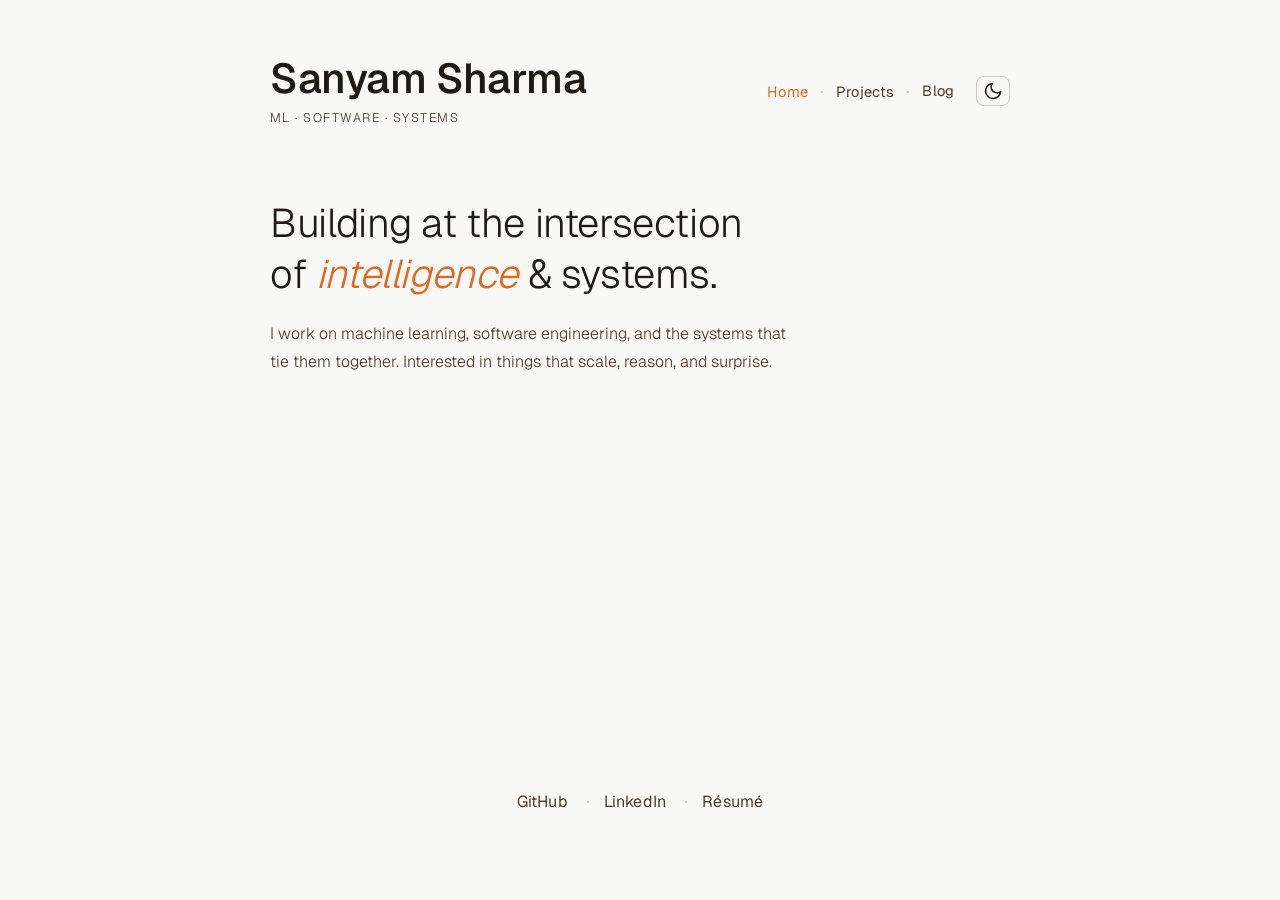
==== index.html @ eb72cf94 "clean urls" ====
<!DOCTYPE html>
<html lang="en">
<head>
    <meta charset="UTF-8">
     <title>Sanyam Sharma</title>
     <link rel="icon" href="data:image/svg+xml,
<svg xmlns='http://www.w3.org/2000/svg' viewBox='0 0 100 100'>
  <rect width='100' height='100' rx='20' fill='%23f5f5f5'/>
  <text x='50' y='65' font-size='70' text-anchor='middle' fill='%23111111' font-family='Noto Sans Devanagari, serif'>स</text>
</svg>">
    <meta name="viewport" content="width=device-width, initial-scale=1.0">
    <link rel="stylesheet" href="style.css">
    <link rel="preconnect" href="https://fonts.googleapis.com">
    <link rel="preconnect" href="https://fonts.gstatic.com" crossorigin>
    <link href="https://fonts.googleapis.com/css2?family=Playfair+Display:ital,wght@0,400;0,600;1,400&family=Source+Serif+4:wght@300;400&display=swap" rel="stylesheet">
    <link href="https://fonts.googleapis.com/css2?family=Geist:wght@300;400;500&display=swap" rel="stylesheet">
    <link href="https://fonts.googleapis.com/css2?family=Instrument+Serif:ital@0;1&family=Source+Serif+4:wght@300;400&display=swap" rel="stylesheet">
</head>
<body class="dark">

    <div class="wrapper">

        <header class="site-header">
            <div class="header-left">
                <span class="name">Sanyam Sharma</span>
                <span class="tagline">ML &middot; Software &middot; Systems</span>
            </div>

            <nav class="site-nav">
                <a href="/" class="nav-item active">Home</a>
                <a href="/projects/" class="nav-item">Projects</a>
                <a href="/blog/" class="nav-item">Blog</a>
            </nav>

            <button class="theme-toggle" id="themeToggle" aria-label="Toggle theme">
                <svg class="icon-moon" width="18" height="18" viewBox="0 0 24 24" fill="none"
                     stroke="currentColor" stroke-width="2" stroke-linecap="round" stroke-linejoin="round">
                    <path d="M21 12.79A9 9 0 1 1 11.21 3 7 7 0 0 0 21 12.79z"/>
                </svg>
                <svg class="icon-sun" width="18" height="18" viewBox="0 0 24 24" fill="none"
                     stroke="currentColor" stroke-width="2" stroke-linecap="round" stroke-linejoin="round">
                    <circle cx="12" cy="12" r="5"/>
                    <line x1="12" y1="1"  x2="12" y2="4"/>
                    <line x1="12" y1="20" x2="12" y2="23"/>
                    <line x1="4.22" y1="4.22"   x2="6.34" y2="6.34"/>
                    <line x1="17.66" y1="17.66"  x2="19.78" y2="19.78"/>
                    <line x1="1"  y1="12" x2="4"  y2="12"/>
                    <line x1="20" y1="12" x2="23" y2="12"/>
                    <line x1="4.22"  y1="19.78" x2="6.34"  y2="17.66"/>
                    <line x1="17.66" y1="6.34"  x2="19.78" y2="4.22"/>
                </svg>
            </button>
        </header>

        <main>
            <section class="hero">
                <h1 class="hero-title">
                    Building at the intersection<br>
                    of <em>intelligence</em> &amp; systems.
                </h1>
                <p class="hero-sub">
                    I work on machine learning, software engineering, and the systems that tie them together.
                    Interested in things that scale, reason, and surprise.
                </p>
            </section>
        </main>

        <footer class="site-footer">
            <nav class="links-row">
                <a href="https://github.com/ssnym" target="_blank" rel="noopener noreferrer" class="link-item">GitHub</a>
                <a href="https://www.linkedin.com/in/sanyam-sharma-cse/" target="_blank" rel="noopener noreferrer" class="link-item">LinkedIn</a>
                <a href="/resume.pdf" target="_blank" rel="noopener noreferrer" class="link-item">Résumé</a>
                </nav>
        </footer>

    </div>

    <script src="script.js"></script>
</body>
</html>
---- style.css ----
/* ─── Variables ─────────────────────────────────────────── */

:root {

    --bg:         #1b1c1d;
    --bg-2:       #242526;
    --text:       #dde1e7;
    --text-muted: #b6bcc3;
    --border:     #2f3133;


    --accent:     #3a9e6e;
    --accent-2:   #4dbd87;
    --link-hover: #6dd4a2;

    /* Fromal */
    /* --font-display: 'Cormorant Garamond', 'Cormorant', Georgia, serif;
    --font-body:    'Source Serif 4', Georgia, serif; */

    /* childish */
    /* --font-display: 'Instrument Serif', Georgia, serif;
    --font-body:    'Source Serif 4', Georgia, serif; */

    --font-display: 'Geist', system-ui, sans-serif;
    --font-body:    'Geist', system-ui, sans-serif;

    --transition: 0.25s ease;
}

body.light {
    --bg:         #f8f8f6;
    --bg-2:       #f2f2f0;
    --text:       #1e1a15;
    --text-muted: #4a3c2e;
    /* Brighter, truer orange accent for light mode */
    --accent:     #e06820;
    --accent-2:   #f07c30;
    --border:     #d0ccc7;
    --link-hover: #c85010;
}

/* ─── Reset ─────────────────────────────────────────────── */
*, *::before, *::after { box-sizing: border-box; margin: 0; padding: 0; }

/* ─── Base ──────────────────────────────────────────────── */
html { font-size: 16px; scroll-behavior: smooth; }

body {
    font-family: var(--font-body);
    background-color: var(--bg);
    color: var(--text);
    min-height: 100vh;
    transition: background-color var(--transition), color var(--transition);
    overflow-x: hidden;
}

/* ─── Layout ─────────────────────────────────────────────── */
.wrapper {
    max-width: 820px;
    margin: 0 auto;
    padding: 56px 40px 40px;
    display: flex;
    flex-direction: column;
    min-height: 100vh;
}

/* ─── Header ─────────────────────────────────────────────── */
.site-header {
    display: flex;
    /* Center-align toggle with the name+tagline block */
    align-items: center;
    justify-content: space-between;
    margin-bottom: 72px;
}

.header-left {
    display: flex;
    flex-direction: column;
    gap: 7px;
}

.name {
    font-family: var(--font-display);
    /* Reduced from 600 → 500: still clearly bold, just slightly lighter */
    font-weight: 550;
    font-size: clamp(2rem, 5vw, 2.6rem);
    letter-spacing: -0.01em;
    line-height: 1.1;
    color: var(--text);
}

.tagline {
    font-size: 0.78rem;
    letter-spacing: 0.12em;
    text-transform: uppercase;
    color: var(--text-muted);
    font-weight: 300;
}

/* ─── Theme Toggle ────────────────────────────────────────── */
.theme-toggle {
    background: none;
    border: 1px solid var(--border);
    border-radius: 8px;
    /* Slightly reduced from 48×42 */
    width: 34px;
    height: 30px;
    cursor: pointer;
    display: flex;
    align-items: center;
    justify-content: center;
    flex-shrink: 0;
    transition: border-color var(--transition), background var(--transition);
    margin-left: auto;
    color: var(--text);
}

.theme-toggle:hover {
    border-color: var(--accent);
    background: color-mix(in srgb, var(--accent) 8%, transparent);
}

/* Icon size bumped very slightly from 19px → 21px */
.theme-toggle svg {
    width: 20px;
    height: 20px;
}

.icon-moon { display: none; }
.icon-sun  { display: block;  }

body.light .icon-moon { display: block;  }
body.light .icon-sun  { display: none; }

/* ─── Hero ───────────────────────────────────────────────── */
.hero {
    margin-bottom: 64px;
    max-width: 600px;
}

.hero-title {
    font-family: var(--font-display);
    font-size: clamp(1.75rem, 4.5vw, 2.5rem);
    font-weight: 300;
    line-height: 1.28;
    letter-spacing: -0.01em;
    margin-bottom: 20px;
    color: var(--text);
}

.hero-title em {
    color: var(--accent);
    font-style: italic;
}

.hero-sub {
    font-size: 1rem;
    line-height: 1.75;
    color: var(--text-muted);
    max-width: 520px;
    font-weight: 300;
}

/* ─── Footer — pinned to bottom ──────────────────────────── */
.site-footer {
    margin-top: auto;
    padding-bottom: 40px;
    display: flex;
    justify-content: center;
}

/* ─── Links — horizontal row ─────────────────────────────── */
.links-row {
    display: flex;
    flex-direction: row;
    flex-wrap: wrap;
    align-items: center;
    gap: 0;
}

.link-item {
    display: inline-flex;
    align-items: center;
    gap: 4px;
    text-decoration: none;
    color: var(--text-muted);
    font-family: var(--font-display);
    font-size: 1rem;
    font-weight: 400;
    letter-spacing: 0.01em;
    padding: 6px 0;
    transition: color var(--transition);
}

.link-item:not(:last-child)::after {
    content: '·';
    margin: 0 14px;
    color: var(--border);
    font-size: 1.2rem;
    pointer-events: none;
}

.link-item:hover {
    color: var(--link-hover);
}

.link-arrow {
    font-size: 0.72rem;
    opacity: 0.6;
    transition: opacity var(--transition), transform var(--transition);
}

.link-item:hover .link-arrow {
    opacity: 1;
    color: var(--accent);
    transform: translate(2px, -2px);
}

/* ─── Responsive ─────────────────────────────────────────── */
@media (max-width: 600px) {
    .wrapper {
        padding: 36px 20px 32px;
    }

    .site-header {
        margin-bottom: 52px;
    }

    .hero {
        margin-bottom: 48px;
    }

    .name {
        font-size: 1.8rem;
    }

    .link-item:not(:last-child)::after {
        margin: 0 10px;
    }
}

/* ─── Site Nav ───────────────────────────────────────────── */
.site-header {
    display: flex;
    align-items: center;
    justify-content: space-between;
    flex-wrap: wrap;
    row-gap: 16px;
}

.header-left {
    order: 1;
}

.site-nav {
    order: 2;
    display: flex;
    align-items: center;
    gap: 0;
    margin-left: auto;
}

.theme-toggle {
    order: 3;
    margin-left: 22px;
}

.nav-item {
    font-family: var(--font-display);
    font-size: 0.92rem;
    font-weight: 400;
    letter-spacing: 0.01em;
    color: var(--text-muted);
    text-decoration: none;
    padding: 6px 0;
    transition: color var(--transition);
}

.nav-item:not(:last-child)::after {
    content: '·';
    margin: 0 12px;
    color: var(--border);
    font-size: 1.1rem;
    pointer-events: none;
}

.nav-item:hover {
    color: var(--link-hover);
}

.nav-item.active {
    color: var(--accent);
}

@media (max-width: 700px) {
    .site-header {
        row-gap: 14px;
    }
    .header-left {
        width: 100%;
    }
    .site-nav {
        margin-left: 0;
    }
}

/* ─── Page intro (Projects / Blog headers) ──────────────── */
.page-intro {
    margin-bottom: 48px;
    max-width: 600px;
}

.page-title {
    font-family: var(--font-display);
    font-size: clamp(1.8rem, 4vw, 2.3rem);
    font-weight: 500;
    letter-spacing: -0.01em;
    margin-bottom: 12px;
    color: var(--text);
}

.page-sub {
    font-size: 1rem;
    line-height: 1.7;
    color: var(--text-muted);
    font-weight: 300;
}

.page-sub a {
    color: var(--accent);
    text-decoration: none;
}

.page-sub a:hover {
    color: var(--link-hover);
}

/* ─── Project list (left-to-right: date | title | description) ── */
.project-list {
    display: flex;
    flex-direction: column;
    gap: 0;
    margin-bottom: 56px;
}

.project-entry {
    display: grid;
    grid-template-columns: 90px 160px 1fr;
    column-gap: 24px;
    align-items: baseline;
    padding: 18px 0;
    border-bottom: 1px solid var(--border);
}

.project-entry:last-child {
    border-bottom: none;
}

.project-date {
    font-size: 0.9rem;
    color: var(--text-muted);
    font-weight: 300;
    letter-spacing: 0.02em;
}

.project-name {
    display: inline-block;
    font-family: var(--font-display);
    font-size: 0.98rem;
    font-weight: 500;
    color: var(--accent);
    text-decoration: underline;
    text-underline-offset: 3px;
    transition: color var(--transition);
}

.project-name:hover {
    color: var(--link-hover);
}

.project-desc {
    font-size: 0.94rem;
    line-height: 1.6;
    color: var(--text);
    font-weight: 300;
}

.project-links {
    display: inline;
    margin-left: 8px;
    white-space: nowrap;
}

.project-links a {
    font-size: 0.88rem;
    color: var(--accent);
    text-decoration: underline;
    text-underline-offset: 3px;
}

.project-links a:not(:last-child)::after {
    content: '·';
    margin: 0 8px;
    color: var(--border);
    text-decoration: none;
}

.project-links a:hover {
    color: var(--link-hover);
}

@media (max-width: 700px) {
    .project-entry {
        grid-template-columns: 1fr;
        row-gap: 4px;
        padding: 16px 0;
    }
}

/* ─── Blog list (title + date on one row, desc below) ───── */
.blog-list {
    display: flex;
    flex-direction: column;
    gap: 0;
    margin-bottom: 56px;
}

.blog-entry {
    padding: 22px 0;
    border-bottom: 1px solid var(--border);
}

.blog-entry:last-child {
    border-bottom: none;
}

.blog-head {
    display: flex;
    align-items: baseline;
    justify-content: space-between;
    gap: 20px;
    margin-bottom: 8px;
}

.blog-title {
    font-family: var(--font-display);
    font-size: 1.1rem;
    font-weight: 500;
    color: var(--accent);
    text-decoration: underline;
    text-underline-offset: 3px;
    transition: color var(--transition);
}

.blog-title:hover {
    color: var(--link-hover);
}

.blog-date {
    font-size: 0.82rem;
    color: var(--text-muted);
    font-weight: 300;
    letter-spacing: 0.02em;
    white-space: nowrap;
    flex-shrink: 0;
}

.blog-desc {
    font-size: 0.94rem;
    line-height: 1.6;
    color: var(--text-muted);
    font-weight: 300;
    max-width: 560px;
}

@media (max-width: 500px) {
    .blog-head {
        flex-direction: column;
        align-items: flex-start;
        gap: 4px;
    }
}
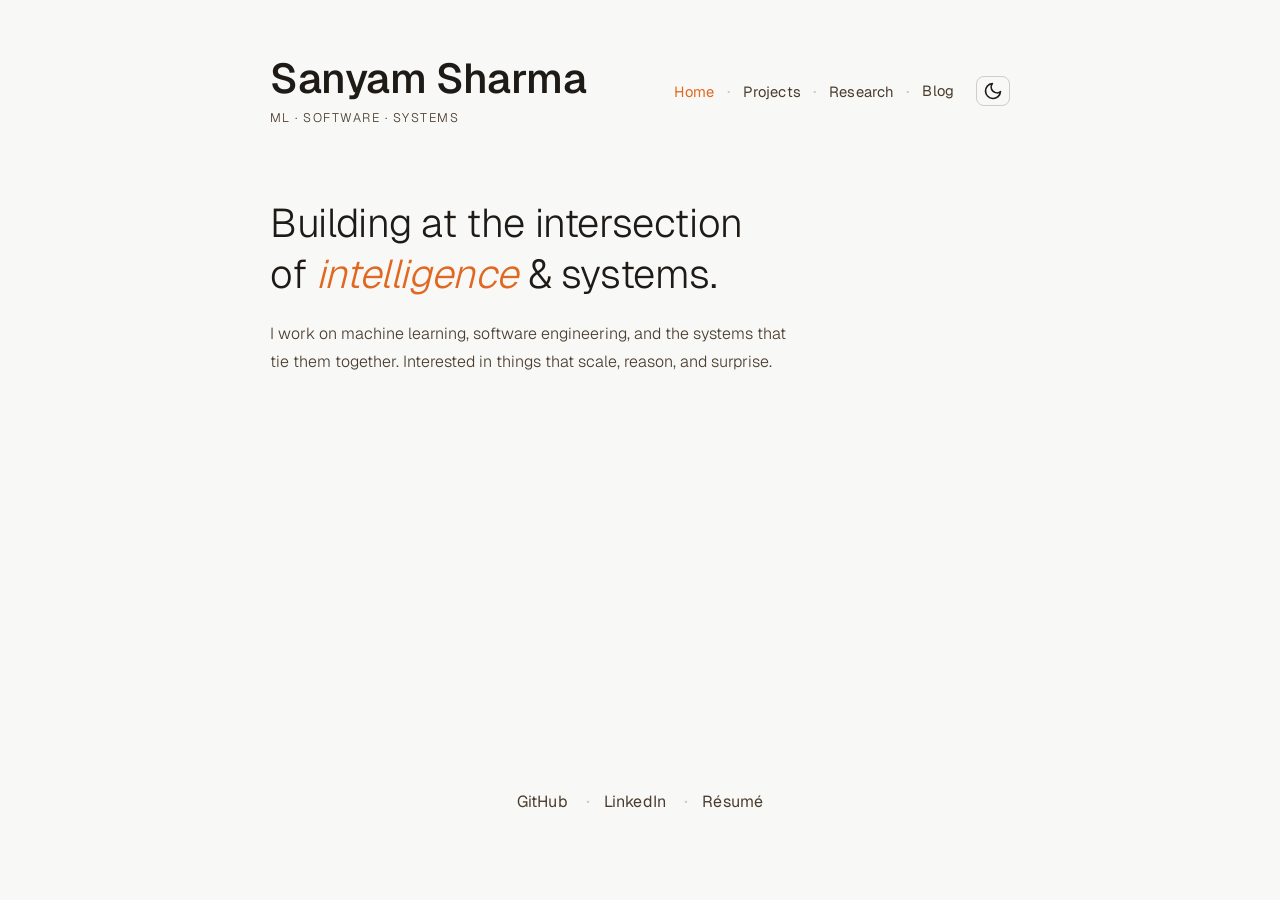
==== commit 75dfec60: "add paper" ====
--- a/index.html
+++ b/index.html
@@ -29,6 +29,7 @@
             <nav class="site-nav">
                 <a href="/" class="nav-item active">Home</a>
                 <a href="/projects/" class="nav-item">Projects</a>
+                <a href="/research/" class="nav-item">Research</a>
                 <a href="/blog/" class="nav-item">Blog</a>
             </nav>
 
--- a/style.css
+++ b/style.css
@@ -479,4 +479,77 @@
         align-items: flex-start;
         gap: 4px;
     }
-}+}
+/* ─── Publication list (title + date on one row, authors + venue below) ── */
+.publication-list {
+    display: flex;
+    flex-direction: column;
+    gap: 0;
+    margin-bottom: 56px;
+}
+
+.publication-entry {
+    padding: 22px 0;
+    border-bottom: 1px solid var(--border);
+}
+
+.publication-entry:last-child {
+    border-bottom: none;
+}
+
+.pub-head {
+    display: flex;
+    align-items: baseline;
+    justify-content: space-between;
+    gap: 20px;
+    margin-bottom: 8px;
+}
+
+.pub-title {
+    font-family: var(--font-display);
+    font-size: 1.1rem;
+    font-weight: 500;
+    color: var(--accent);
+    text-decoration: underline;
+    text-underline-offset: 3px;
+    transition: color var(--transition);
+}
+
+.pub-title:hover {
+    color: var(--link-hover);
+}
+
+.pub-date {
+    font-size: 0.82rem;
+    color: var(--text-muted);
+    font-weight: 300;
+    letter-spacing: 0.02em;
+    white-space: nowrap;
+    flex-shrink: 0;
+}
+
+.pub-authors {
+    font-size: 0.94rem;
+    line-height: 1.6;
+    color: var(--text);
+    font-weight: 300;
+    max-width: 560px;
+    margin-bottom: 4px;
+}
+
+.pub-venue {
+    font-size: 0.9rem;
+    line-height: 1.6;
+    color: var(--text-muted);
+    font-weight: 300;
+    font-style: italic;
+    max-width: 560px;
+}
+
+@media (max-width: 500px) {
+    .pub-head {
+        flex-direction: column;
+        align-items: flex-start;
+        gap: 4px;
+    }
+}
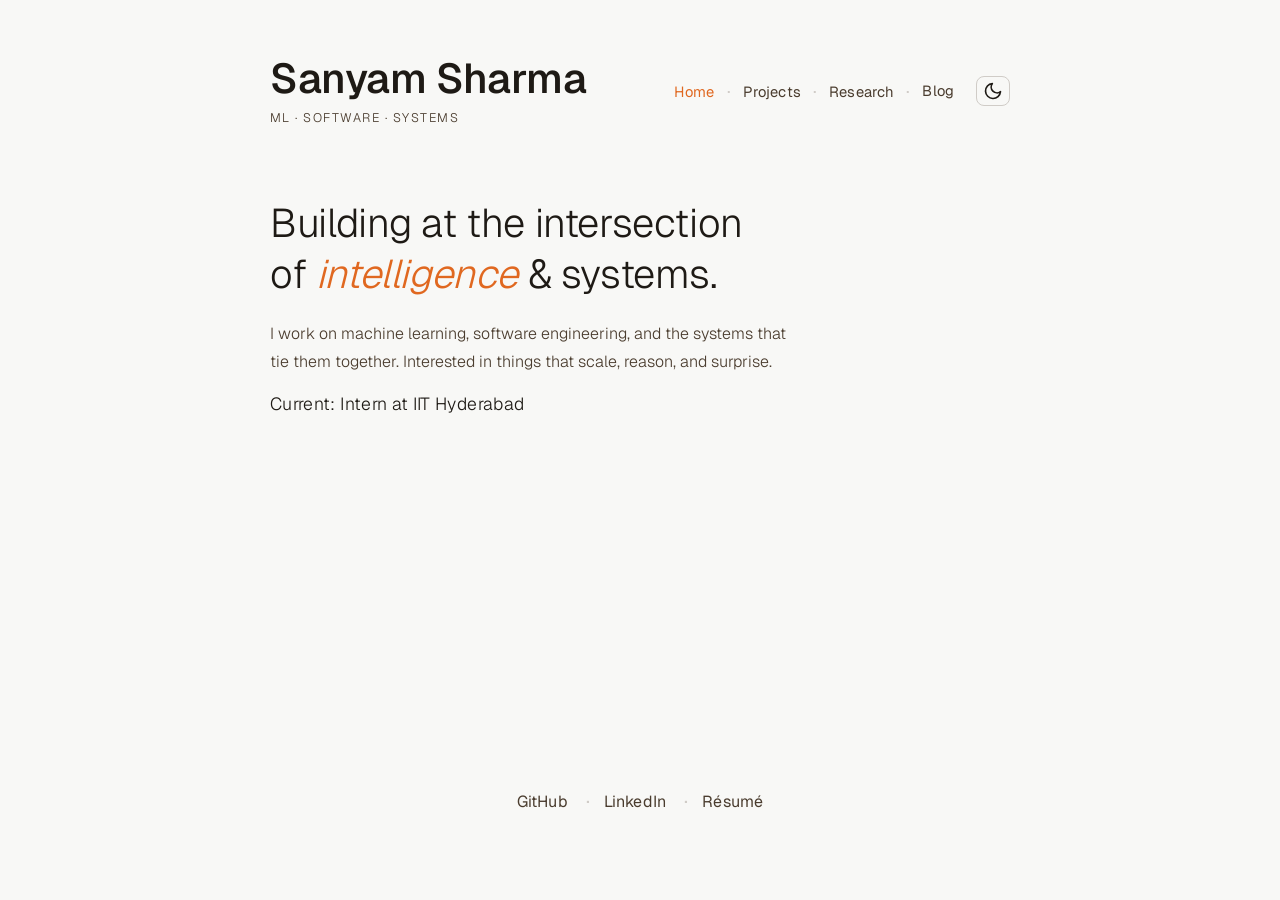
==== commit 01a1a9ea: "... .- -. -.-- .- -- / -.-. .... .- -. --. . ..." ====
--- a/index.html
+++ b/index.html
@@ -63,6 +63,7 @@
                     I work on machine learning, software engineering, and the systems that tie them together.
                     Interested in things that scale, reason, and surprise.
                 </p>
+                <p class="hero-status">Current: Intern at IIT Hyderabad</p>
             </section>
         </main>
 
--- a/style.css
+++ b/style.css
@@ -161,6 +161,15 @@
     font-weight: 300;
 }
 
+.hero-status {
+    font-size: 1.1rem;
+    color: var(--text);
+    opacity: 1;
+    font-weight: 300;
+    margin-top: 16px;
+    letter-spacing: 0.02em;
+}
+
 /* ─── Footer — pinned to bottom ──────────────────────────── */
 .site-footer {
     margin-top: auto;
@@ -310,13 +319,22 @@
     max-width: 600px;
 }
 
-.page-title {
+/* .page-title {
     font-family: var(--font-display);
     font-size: clamp(1.8rem, 4vw, 2.3rem);
     font-weight: 500;
     letter-spacing: -0.01em;
     margin-bottom: 12px;
     color: var(--text);
+} */
+
+.page-title {
+    font-family: var(--font-display);
+    font-size: clamp(1.3rem, 3vw, 1.8rem);
+    font-weight: 200;
+    letter-spacing: -0.01em;
+    margin-bottom: 2px;
+    color: var(--text);
 }
 
 .page-sub {
@@ -340,7 +358,7 @@
     display: flex;
     flex-direction: column;
     gap: 0;
-    margin-bottom: 56px;
+    margin-bottom: 30px;
 }
 
 .project-entry {
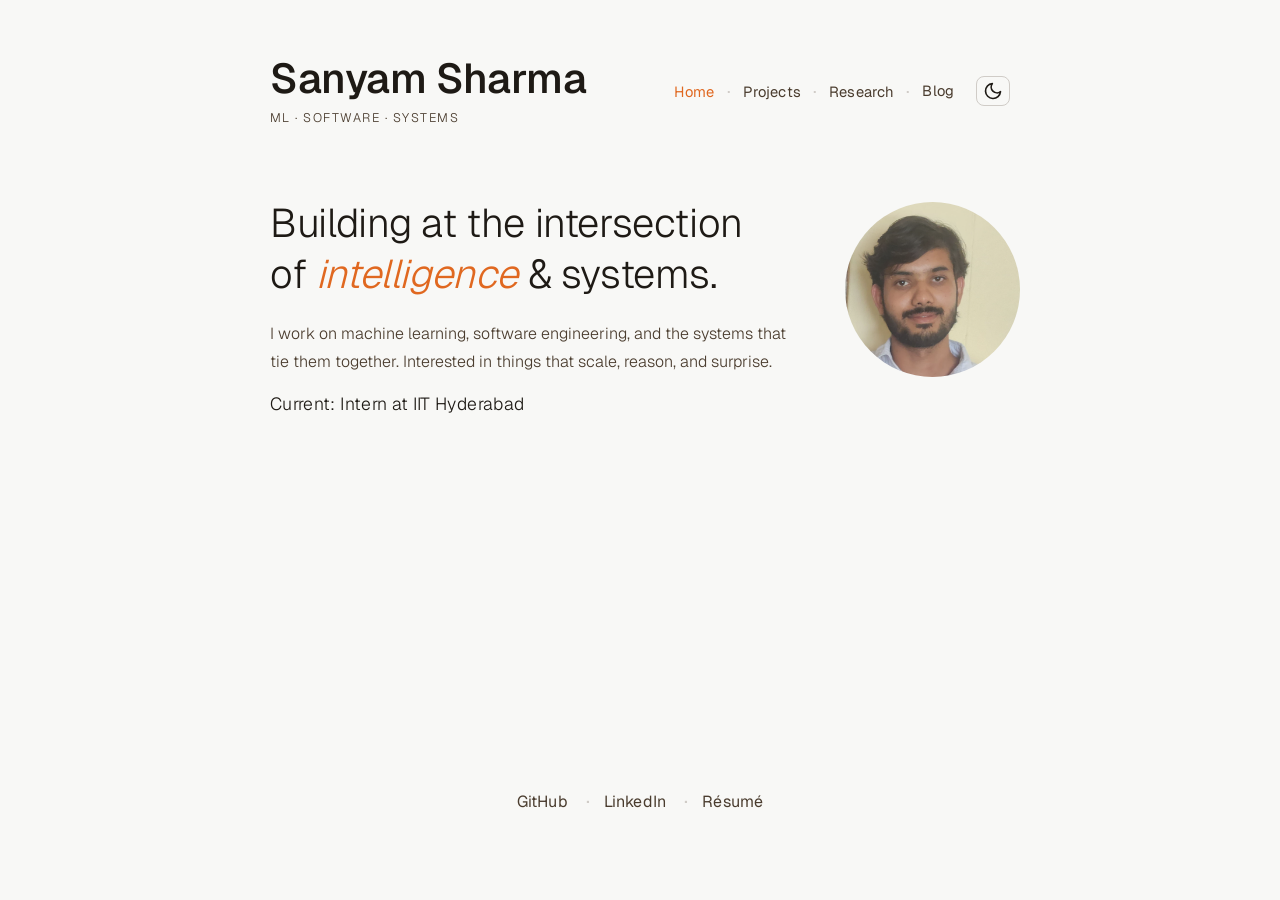
==== commit abc0e2cb: "41 64 64 20 68 65 72 6f 20 70 68 6f 74 6f 2c 20 66 69 78 20 6d 6f 62 69 6c 65 20 6e 61 76 20 6c 61 7" ====
--- a/index.html
+++ b/index.html
@@ -9,12 +9,10 @@
   <text x='50' y='65' font-size='70' text-anchor='middle' fill='%23111111' font-family='Noto Sans Devanagari, serif'>स</text>
 </svg>">
     <meta name="viewport" content="width=device-width, initial-scale=1.0">
-    <link rel="stylesheet" href="style.css">
+    <link rel="stylesheet" href="/style.css">
     <link rel="preconnect" href="https://fonts.googleapis.com">
     <link rel="preconnect" href="https://fonts.gstatic.com" crossorigin>
-    <link href="https://fonts.googleapis.com/css2?family=Playfair+Display:ital,wght@0,400;0,600;1,400&family=Source+Serif+4:wght@300;400&display=swap" rel="stylesheet">
     <link href="https://fonts.googleapis.com/css2?family=Geist:wght@300;400;500&display=swap" rel="stylesheet">
-    <link href="https://fonts.googleapis.com/css2?family=Instrument+Serif:ital@0;1&family=Source+Serif+4:wght@300;400&display=swap" rel="stylesheet">
 </head>
 <body class="dark">
 
@@ -25,7 +23,9 @@
                 <span class="name">Sanyam Sharma</span>
                 <span class="tagline">ML &middot; Software &middot; Systems</span>
             </div>
-
+            
+            <div class="nav-row">
+                
             <nav class="site-nav">
                 <a href="/" class="nav-item active">Home</a>
                 <a href="/projects/" class="nav-item">Projects</a>
@@ -51,19 +51,25 @@
                     <line x1="17.66" y1="6.34"  x2="19.78" y2="4.22"/>
                 </svg>
             </button>
+            </div>
         </header>
 
         <main>
             <section class="hero">
-                <h1 class="hero-title">
-                    Building at the intersection<br>
-                    of <em>intelligence</em> &amp; systems.
-                </h1>
-                <p class="hero-sub">
-                    I work on machine learning, software engineering, and the systems that tie them together.
-                    Interested in things that scale, reason, and surprise.
-                </p>
-                <p class="hero-status">Current: Intern at IIT Hyderabad</p>
+                <div class="hero-text">
+                    <h1 class="hero-title">
+                        Building at the intersection<br>
+                        of <em>intelligence</em> &amp; systems.
+                    </h1>
+                    <p class="hero-sub">
+                        I work on machine learning, software engineering, and the systems that tie them together.
+                        Interested in things that scale, reason, and surprise.
+                    </p>
+                    <p class="hero-status">Current: Intern at IIT Hyderabad</p>
+                </div>
+                <div class="hero-photo">
+                    <img src="/assets/photo.jpeg" alt="Sanyam">
+                </div>
             </section>
         </main>
 
@@ -72,11 +78,11 @@
                 <a href="https://github.com/ssnym" target="_blank" rel="noopener noreferrer" class="link-item">GitHub</a>
                 <a href="https://www.linkedin.com/in/sanyam-sharma-cse/" target="_blank" rel="noopener noreferrer" class="link-item">LinkedIn</a>
                 <a href="/resume.pdf" target="_blank" rel="noopener noreferrer" class="link-item">Résumé</a>
-                </nav>
+            </nav>
         </footer>
 
     </div>
 
-    <script src="script.js"></script>
+    <script src="/script.js"></script>
 </body>
 </html>
--- a/style.css
+++ b/style.css
@@ -70,6 +70,8 @@
     /* Center-align toggle with the name+tagline block */
     align-items: center;
     justify-content: space-between;
+    flex-wrap: wrap;
+    row-gap: 16px;
     margin-bottom: 72px;
 }
 
@@ -133,10 +135,109 @@
 body.light .icon-sun  { display: none; }
 
 /* ─── Hero ───────────────────────────────────────────────── */
+
+/* ─── Hero (text + photo, nadh.in-style proportions) ────── */
 .hero {
+    position: relative;
     margin-bottom: 64px;
+    max-width: none;
+}
+
+.hero-text {
     max-width: 600px;
 }
+
+.hero-photo {
+    position: absolute;
+    top: 0;
+    right:  -10px;
+    margin-top: 4px;
+}
+
+.hero-photo img {
+    display: block;
+    width: 175px;
+    height: 175px;
+    border-radius: 50%;
+    object-fit: cover;
+    /* plain, no border, no hover, no theme change */
+}
+
+@media (max-width: 900px) {
+    .hero-photo {
+        position: static;
+        margin-top: 24px;
+        order: -1;
+    }
+    .hero {
+        display: flex;
+        flex-direction: column;
+    }
+    .hero-photo img {
+        width: 96px;
+        height: 96px;
+    }
+}
+
+
+
+@media (max-width: 700px) {
+    /* Name + tagline, centered */
+    .site-header {
+        flex-direction: column;
+        align-items: center;
+        text-align: center;
+        margin-bottom: 28px;
+    }
+    .header-left {
+        text-align: center;
+    }
+
+    /* Nav + theme toggle, centered as a group */
+    .site-nav {
+        display: flex;
+        flex-wrap: nowrap;
+        align-items: center;
+        justify-content: center;
+        width: 100%;
+        justify-content: center;
+        width: 100%;
+        gap: 1px; /* adjust to taste */
+    }
+
+    /* Hero becomes a centered column: photo, then heading */
+    .hero {
+        display: flex;
+        flex-direction: column;
+        align-items: center;
+        text-align: left; /* keeps hero-text itself left-aligned */
+    }
+    .hero-photo {
+        position: static;
+        order: -1;
+        margin: 20px 0; /* equal spacing above (from nav) and below (to heading) */
+    }
+    .hero-photo img {
+        width: 132px;
+        height: 132px;
+    }
+    .hero-text {
+        width: 100%;
+    }
+
+    .nav-row {
+        justify-content: center;
+        width: 100%;
+        gap: 12px;
+    }
+    .theme-toggle {
+        margin-left: 0;
+    }
+    .site-nav {
+        margin-left: 0;
+    }
+}
+
 
 .hero-title {
     font-family: var(--font-display);
@@ -248,17 +349,16 @@
     }
 }
 
-/* ─── Site Nav ───────────────────────────────────────────── */
-.site-header {
-    display: flex;
-    align-items: center;
-    justify-content: space-between;
-    flex-wrap: wrap;
-    row-gap: 16px;
-}
+
 
 .header-left {
     order: 1;
+}
+
+.nav-row {
+    display: flex;
+    align-items: center;
+    order: 2;
 }
 
 .site-nav {
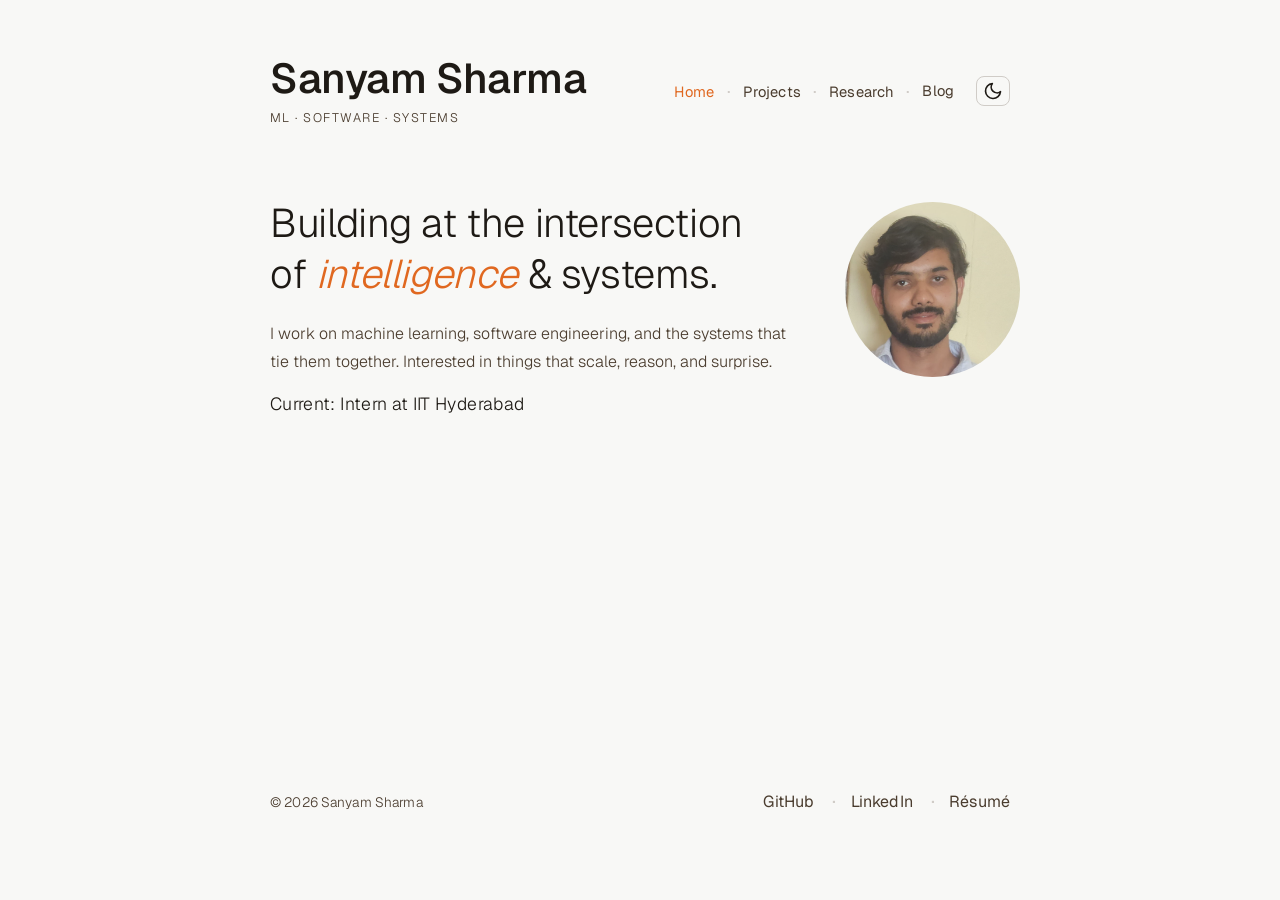
==== commit cb6dd7ac: "63 6f 70 79 72 69 67 68 74" ====
--- a/index.html
+++ b/index.html
@@ -74,6 +74,7 @@
         </main>
 
         <footer class="site-footer">
+            <span class="copyright">© 2026 Sanyam Sharma</span>
             <nav class="links-row">
                 <a href="https://github.com/ssnym" target="_blank" rel="noopener noreferrer" class="link-item">GitHub</a>
                 <a href="https://www.linkedin.com/in/sanyam-sharma-cse/" target="_blank" rel="noopener noreferrer" class="link-item">LinkedIn</a>
--- a/style.css
+++ b/style.css
@@ -2,11 +2,11 @@
 
 :root {
 
-    --bg:         #1b1c1d;
-    --bg-2:       #242526;
+    --bg:         #0e0f10;
+    --bg-2:       #17181a;
     --text:       #dde1e7;
     --text-muted: #b6bcc3;
-    --border:     #2f3133;
+    --border:     #232426;
 
 
     --accent:     #3a9e6e;
@@ -276,7 +276,10 @@
     margin-top: auto;
     padding-bottom: 40px;
     display: flex;
-    justify-content: center;
+    justify-content: space-between;
+    align-items: center;
+    flex-wrap: wrap;
+    gap: 12px;
 }
 
 /* ─── Links — horizontal row ─────────────────────────────── */
@@ -312,6 +315,13 @@
 
 .link-item:hover {
     color: var(--link-hover);
+}
+
+.copyright {
+    font-size: 0.85rem;
+    color: var(--text-muted);
+    font-weight: 300;
+    letter-spacing: 0.01em;
 }
 
 .link-arrow {
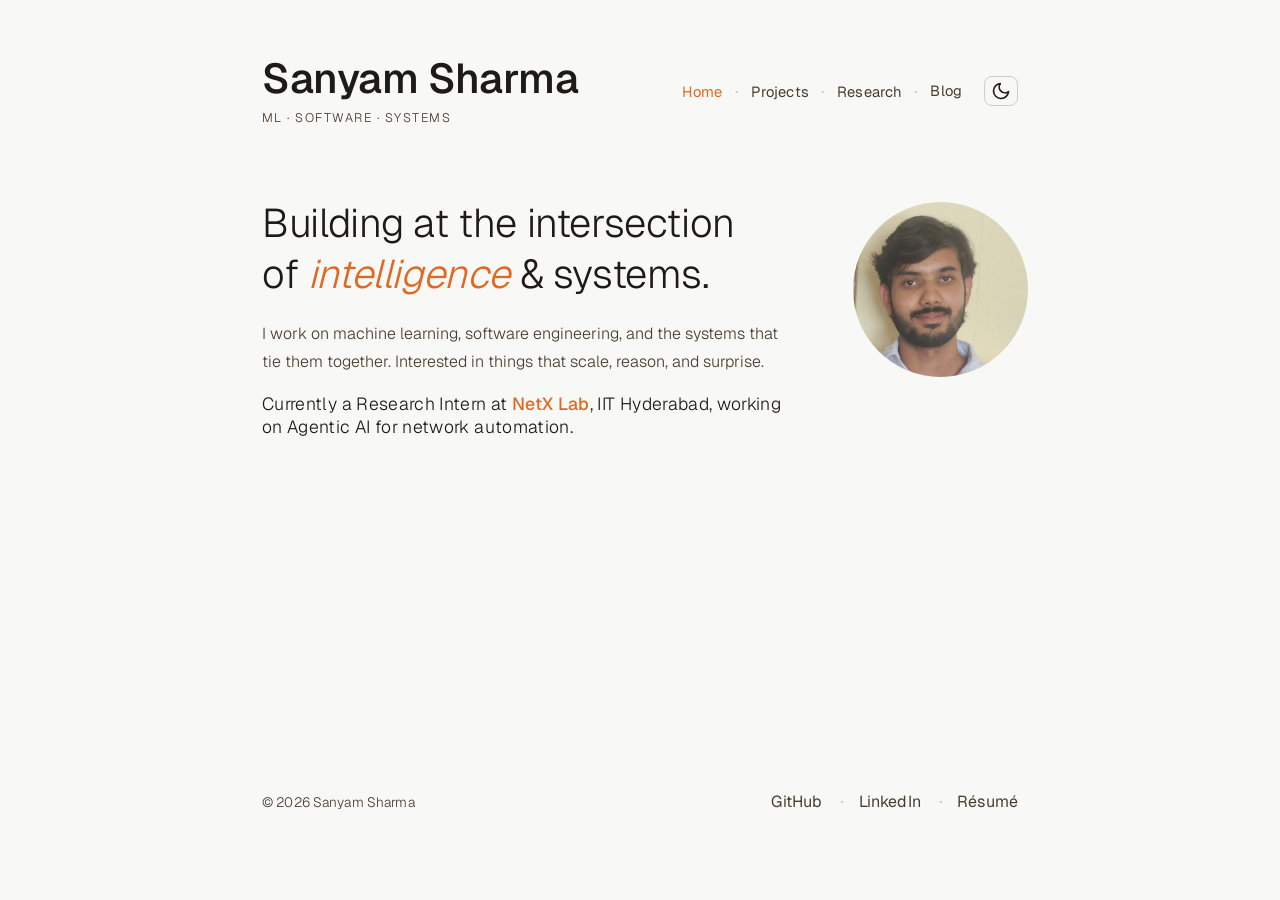
==== commit 8c7d64f7: "4e 65 74 58 20 4c 69 6e 6b" ====
--- a/index.html
+++ b/index.html
@@ -62,10 +62,20 @@
                         of <em>intelligence</em> &amp; systems.
                     </h1>
                     <p class="hero-sub">
-                        I work on machine learning, software engineering, and the systems that tie them together.
-                        Interested in things that scale, reason, and surprise.
+                        
+                        I work on machine learning, software engineering, and the systems that tie them together. Interested in things that scale, reason, and surprise.
+
                     </p>
-                    <p class="hero-status">Current: Intern at IIT Hyderabad</p>
+
+                        
+                    <p class="hero-status">
+                        Currently a Research Intern at
+                        <a href="https://www.netxiith.in/" target="_blank" rel="noopener noreferrer" class="inline-highlight">NetX Lab</a>, IIT Hyderabad,
+                        working on Agentic AI for  network automation.
+                    </p>
+
+                        
+                    <!-- <p class="hero-status">B.Tech CSE 2022-2026</p> -->
                 </div>
                 <div class="hero-photo">
                     <img src="/assets/photo.jpeg" alt="Sanyam">
--- a/style.css
+++ b/style.css
@@ -58,7 +58,7 @@
 .wrapper {
     max-width: 820px;
     margin: 0 auto;
-    padding: 56px 40px 40px;
+    padding: 56px 32px 40px;
     display: flex;
     flex-direction: column;
     min-height: 100vh;
@@ -144,7 +144,7 @@
 }
 
 .hero-text {
-    max-width: 600px;
+    max-width: 540px;
 }
 
 .hero-photo {
@@ -260,6 +260,7 @@
     color: var(--text-muted);
     max-width: 520px;
     font-weight: 300;
+    margin-bottom: 16px;
 }
 
 .hero-status {
@@ -267,8 +268,12 @@
     color: var(--text);
     opacity: 1;
     font-weight: 300;
-    margin-top: 16px;
     letter-spacing: 0.02em;
+    margin-bottom: 16px;
+}
+
+.hero-status:last-child {
+    margin-bottom: 0;
 }
 
 /* ─── Footer — pinned to bottom ──────────────────────────── */
@@ -334,6 +339,21 @@
     opacity: 1;
     color: var(--accent);
     transform: translate(2px, -2px);
+}
+
+.inline-highlight {
+    color: var(--accent);
+    font-weight: 500;
+    text-decoration: none;
+    transition: color var(--transition);
+}
+
+.inline-highlight:visited {
+    color: var(--accent);
+}
+
+.inline-highlight:hover {
+    color: var(--link-hover);
 }
 
 /* ─── Responsive ─────────────────────────────────────────── */
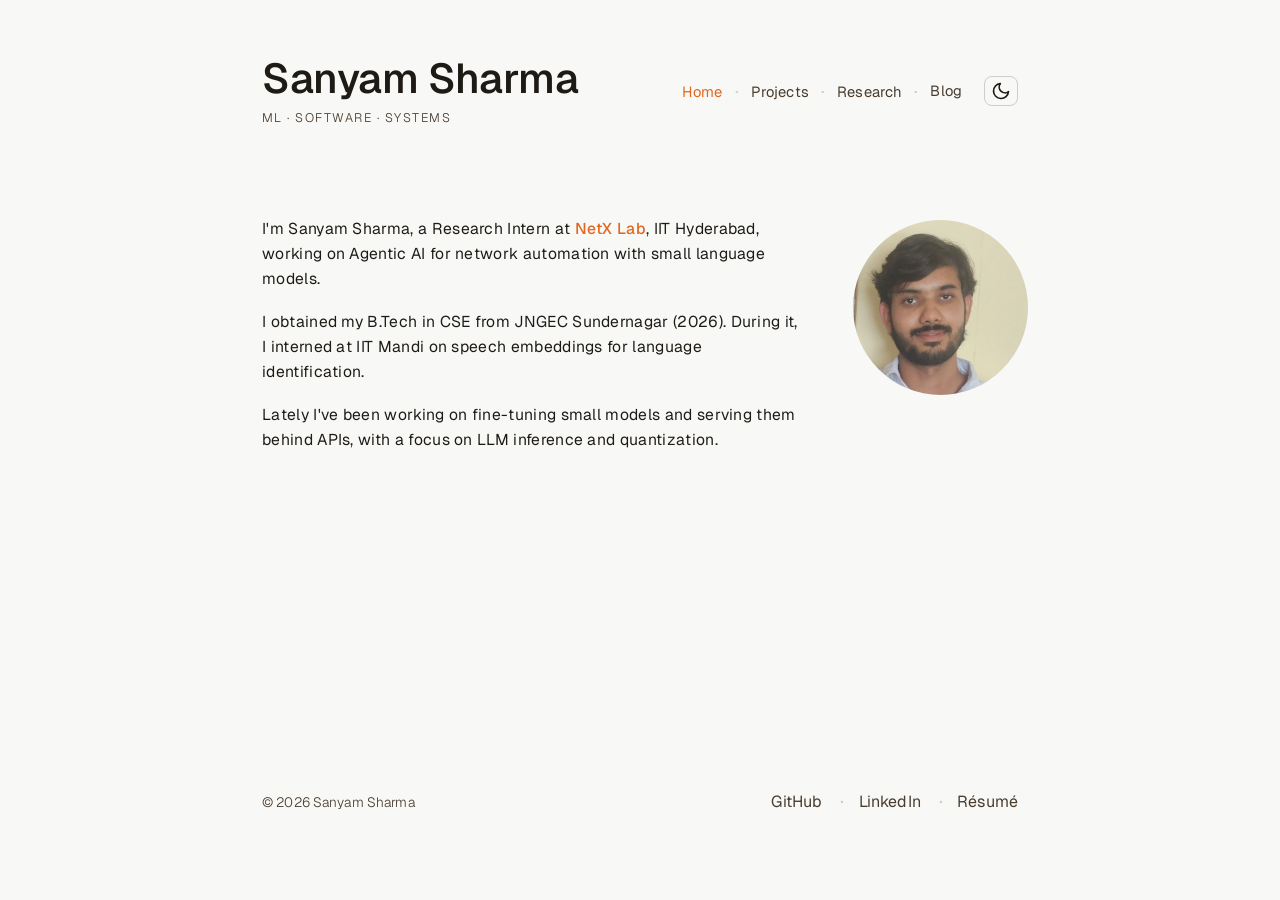
==== commit 92f76ff6: "48 6F 6D 65 70 61 67 65 20 75 70 64 61 74 65" ====
--- a/index.html
+++ b/index.html
@@ -57,28 +57,26 @@
         <main>
             <section class="hero">
                 <div class="hero-text">
-                    <h1 class="hero-title">
-                        Building at the intersection<br>
-                        of <em>intelligence</em> &amp; systems.
-                    </h1>
-                    <p class="hero-sub">
-                        
-                        I work on machine learning, software engineering, and the systems that tie them together. Interested in things that scale, reason, and surprise.
 
+
+                    <p class="hero-status">
+                        I'm Sanyam Sharma, a Research Intern at 
+                        <a href="https://www.netxiith.in/" target="_blank" rel="noopener noreferrer" class="inline-highlight">NetX Lab</a>, 
+                        IIT Hyderabad, working on Agentic AI for  network automation with small language models.
                     </p>
 
                         
                     <p class="hero-status">
-                        Currently a Research Intern at
-                        <a href="https://www.netxiith.in/" target="_blank" rel="noopener noreferrer" class="inline-highlight">NetX Lab</a>, IIT Hyderabad,
-                        working on Agentic AI for  network automation.
+                        I obtained my B.Tech in CSE from JNGEC Sundernagar (2026). During it, I interned at IIT Mandi on speech embeddings for language identification.
                     </p>
 
-                        
-                    <!-- <p class="hero-status">B.Tech CSE 2022-2026</p> -->
+                    <p class="hero-status">
+                        Lately I've been working on fine-tuning small models and serving them behind APIs, with a focus on LLM inference and quantization.
+                    </p>
+
                 </div>
                 <div class="hero-photo">
-                    <img src="/assets/photo.jpeg" alt="Sanyam">
+                    <img src="/assets/photo.jpeg" alt="Portrait of Sanyam">
                 </div>
             </section>
         </main>
--- a/style.css
+++ b/style.css
@@ -72,7 +72,7 @@
     justify-content: space-between;
     flex-wrap: wrap;
     row-gap: 16px;
-    margin-bottom: 72px;
+    margin-bottom: 90px;
 }
 
 .header-left {
@@ -264,12 +264,13 @@
 }
 
 .hero-status {
-    font-size: 1.1rem;
+    font-size: 0.98rem;
     color: var(--text);
     opacity: 1;
-    font-weight: 300;
+    font-weight: 390;
     letter-spacing: 0.02em;
-    margin-bottom: 16px;
+    line-height: 1.6;
+    margin-bottom: 18px;
 }
 
 .hero-status:last-child {
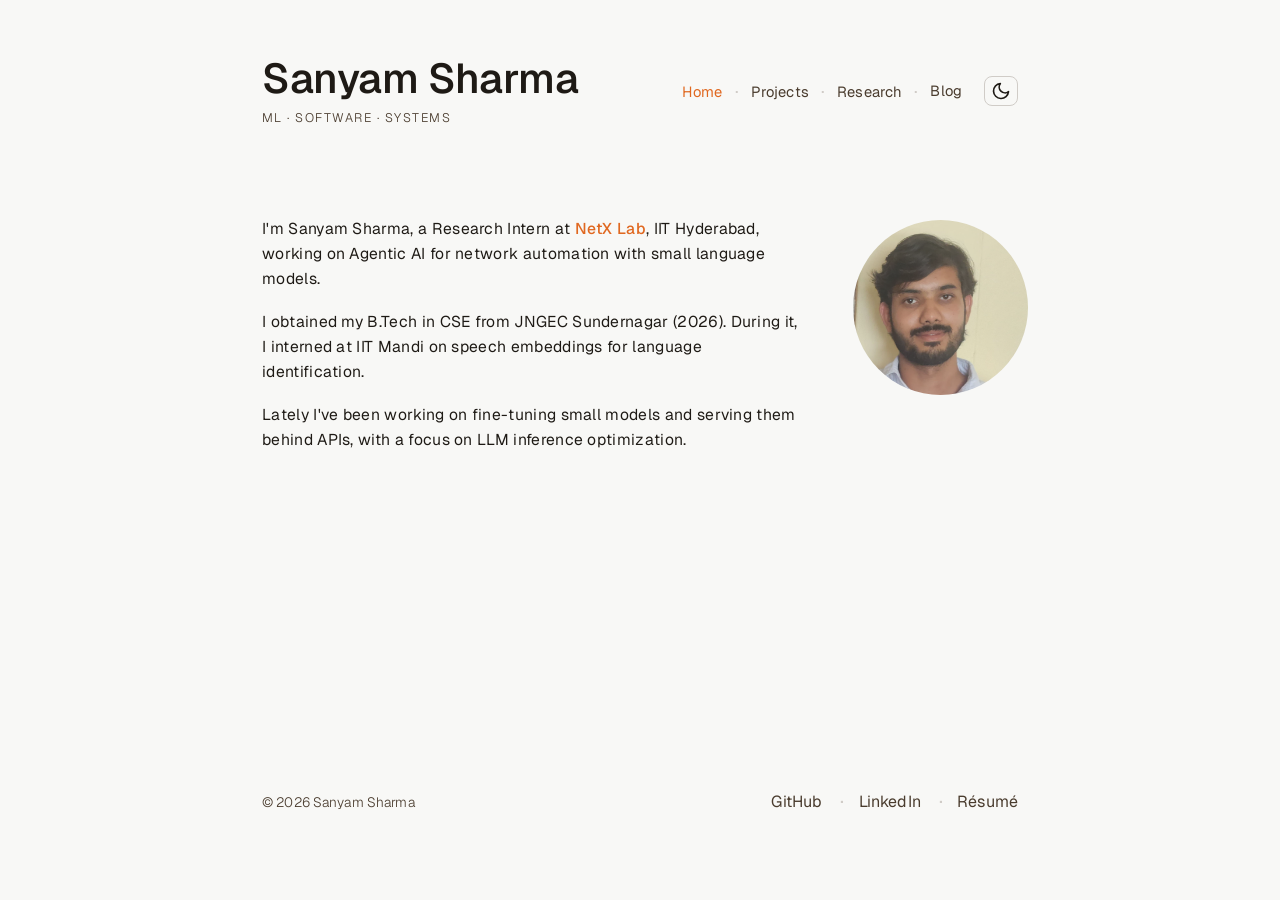
==== commit 80bdf30a: "68 65 61 64 69 6E 67 20 75 70 64 61 74 65" ====
--- a/index.html
+++ b/index.html
@@ -71,7 +71,7 @@
                     </p>
 
                     <p class="hero-status">
-                        Lately I've been working on fine-tuning small models and serving them behind APIs, with a focus on LLM inference and quantization.
+                        Lately I've been working on fine-tuning small models and serving them behind APIs, with a focus on LLM inference optimization.
                     </p>
 
                 </div>
--- a/style.css
+++ b/style.css
@@ -277,6 +277,27 @@
     margin-bottom: 0;
 }
 
+.page-desc {
+    font-family: var(--font-body);
+    font-size: 0.98rem;
+    color: var(--text);
+    font-weight: 390;
+    letter-spacing: 0.02em;
+    line-height: 1.6;
+    margin-top: 6px;
+    margin-bottom: 0;
+}
+
+.page-desc a {
+    color: var(--accent);
+    font-weight: 500;
+    text-decoration: none;
+}
+
+.page-desc a:hover {
+    color: var(--link-hover);
+}
+
 /* ─── Footer — pinned to bottom ──────────────────────────── */
 .site-footer {
     margin-top: auto;
@@ -536,15 +557,14 @@
 
 .project-links {
     display: inline;
-    margin-left: 8px;
+    margin-left: 4px;
     white-space: nowrap;
 }
 
 .project-links a {
     font-size: 0.88rem;
     color: var(--accent);
-    text-decoration: underline;
-    text-underline-offset: 3px;
+    text-decoration: none;
 }
 
 .project-links a:not(:last-child)::after {
@@ -558,6 +578,7 @@
     color: var(--link-hover);
 }
 
+
 @media (max-width: 700px) {
     .project-entry {
         grid-template-columns: 1fr;
@@ -702,3 +723,37 @@
         gap: 4px;
     }
 }
+
+/* ─── Projects page groups (Models / Projects) ─────────── */
+.group-title {
+    font-family: var(--font-display);
+    font-size: 1.15rem;
+    font-weight: 400;
+    letter-spacing: -0.01em;
+    color: var(--text);
+    margin-top: 40px;
+    margin-bottom: 4px;
+}
+
+
+
+/* Projects list: more room below, so the footer doesn't crowd it */
+.project-list {
+    margin-bottom: 56px;
+}
+
+/* Links on their own line under the description */
+.project-links {
+    display: inline;
+    margin-left: 6px;
+    white-space: nowrap;
+}
+
+.group-link {
+    color: var(--accent);
+    text-decoration: none;
+}
+
+.group-link:hover {
+    color: var(--link-hover);
+}
